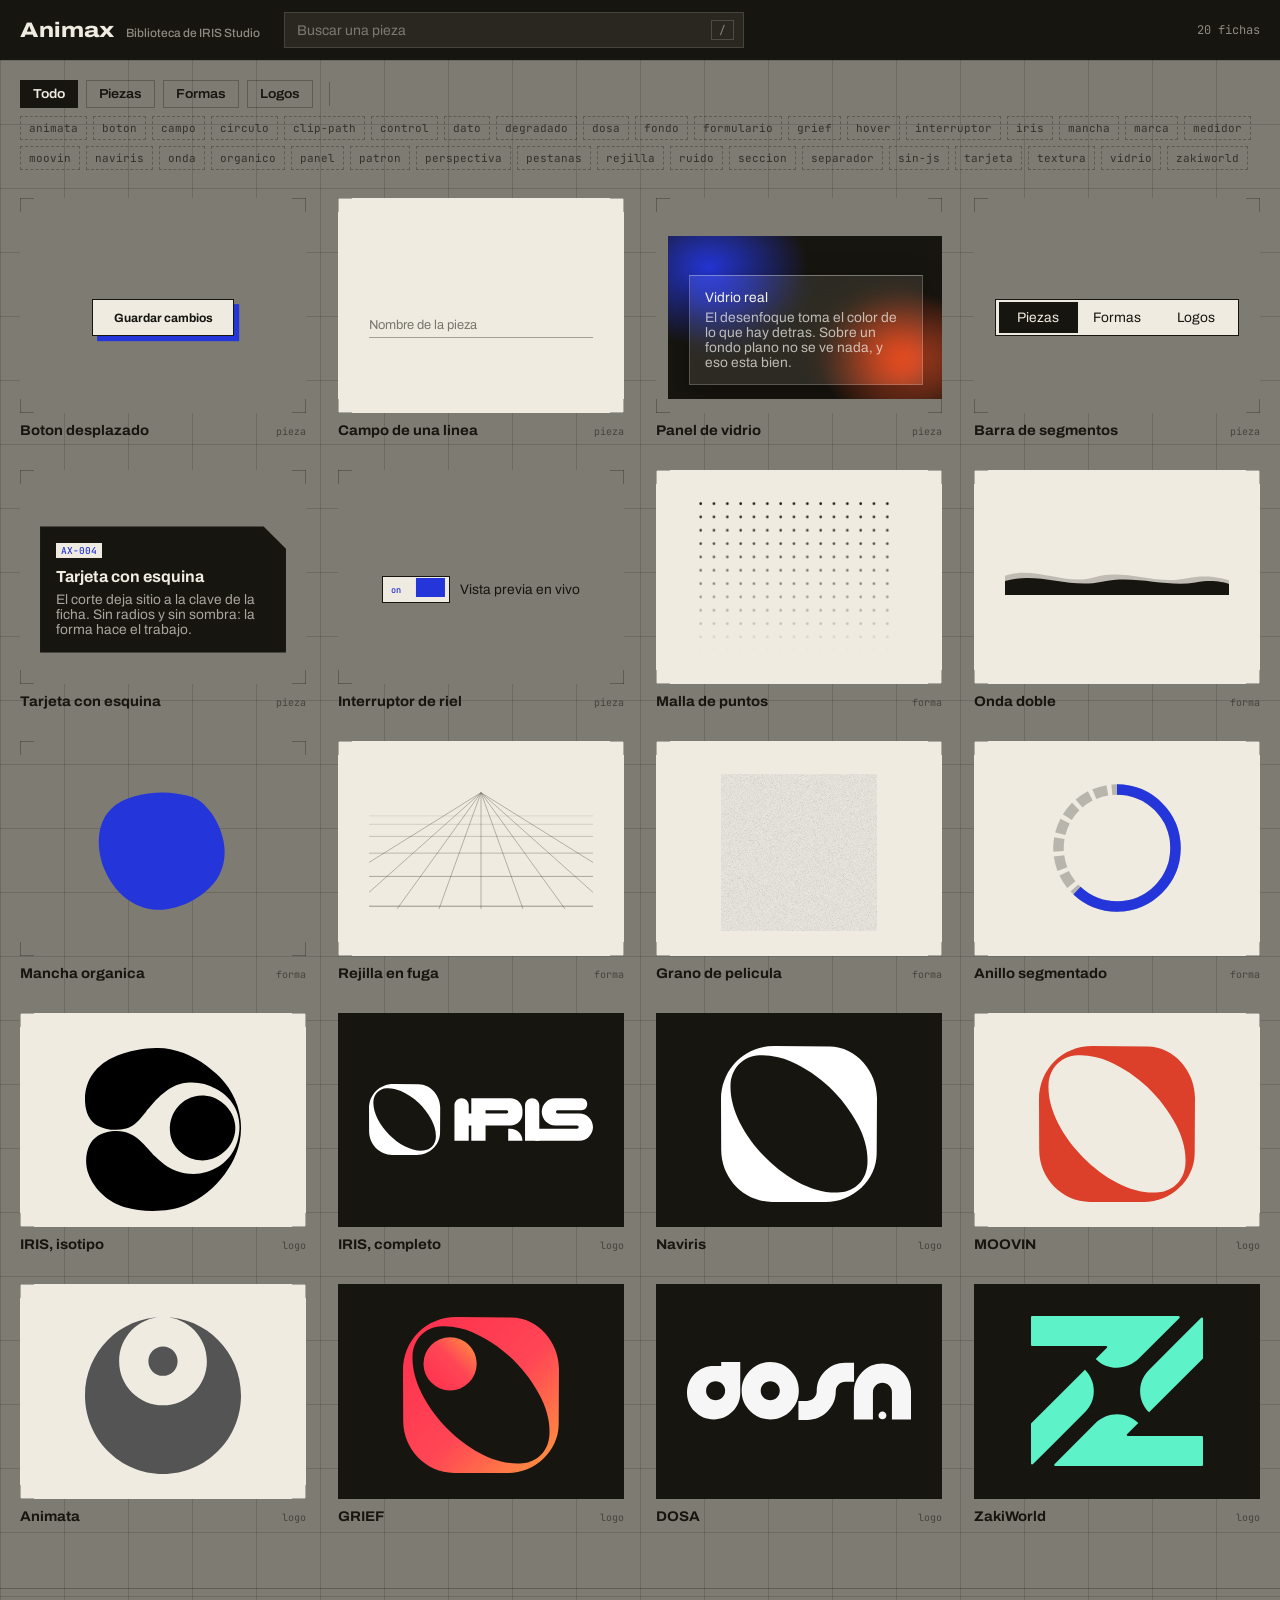
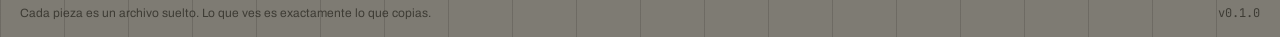
==== index.html @ 9256c356 "Animax: armazon del catalogo y primera tanda Biblioteca de piezas de IRIS Studio en HTML/CSS/JS puro" ====
<!doctype html>
<html lang="es">
<head>
<meta charset="utf-8">
<meta name="viewport" content="width=device-width, initial-scale=1">
<title>Animax</title>
<meta name="description" content="Biblioteca de piezas de interfaz, formas SVG y logos de IRIS Studio.">
<link rel="preconnect" href="https://fonts.googleapis.com">
<link rel="preconnect" href="https://fonts.gstatic.com" crossorigin>
<link href="https://fonts.googleapis.com/css2?family=Archivo:wdth,wght@75..125,400..900&family=JetBrains+Mono:wght@400;500&display=swap" rel="stylesheet">
<link rel="stylesheet" href="animax.css">
</head>
<body>

<header class="tinta">
  <div class="tinta__marca">
    <span class="tinta__nombre">Animax</span>
    <span class="tinta__nota">Biblioteca de IRIS Studio</span>
  </div>

  <div class="buscador">
    <label class="oculto" for="q">Buscar una pieza</label>
    <input id="q" type="search" autocomplete="off" spellcheck="false" placeholder="Buscar una pieza">
    <kbd class="buscador__tecla">/</kbd>
  </div>

  <output class="tinta__cuenta" id="cuenta" for="q"></output>
</header>

<nav class="rail" aria-label="Tipo de pieza">
  <button class="rail__b" data-tipo="todo" aria-pressed="true">Todo</button>
  <button class="rail__b" data-tipo="pieza" aria-pressed="false">Piezas</button>
  <button class="rail__b" data-tipo="forma" aria-pressed="false">Formas</button>
  <button class="rail__b" data-tipo="logo" aria-pressed="false">Logos</button>
  <span class="rail__sep" aria-hidden="true"></span>
  <div class="rail__etiquetas" id="etiquetas"></div>
</nav>

<main>
  <div class="tabla" id="tabla" role="list"></div>
  <p class="vacio" id="vacio" hidden>No hay nada con ese nombre. Prueba con una etiqueta como boton, onda o vidrio.</p>
</main>

<footer class="pie">
  <span>Cada pieza es un archivo suelto. Lo que ves es exactamente lo que copias.</span>
  <span class="pie__ver" id="version"></span>
</footer>

<script src="animax.js" type="module"></script>
</body>
</html>
---- animax.css ----
/* Animax — biblioteca de piezas de IRIS Studio
   Tres materiales: carta gris (juzgar), tinta (navegar), papel (leer). */

:root{
  --carta:      #7e7b73;
  --carta-alta: #8b8880;
  --tinta:      #17150f;
  --tinta-suave:#2a2720;
  --papel:      #efebe1;
  --papel-baja: #ded9cd;
  --marca:      #2436d9;
  --trazo:      rgba(23,21,15,.30);
  --trazo-fino: rgba(23,21,15,.16);

  --u: 8px;                       /* modulo base: todo cae en esta rejilla */
  --ancho: 1760px;                /* la columna de contenido no crece mas */
  --margen: max(calc(var(--u) * 2.5), calc((100% - var(--ancho)) / 2));
  --barra: 60px;
  --radio: 0px;                   /* la casa no redondea nada */

  --t-display: "Archivo", system-ui, sans-serif;
  --t-codigo: "JetBrains Mono", ui-monospace, "Cascadia Mono", monospace;
}

*, *::before, *::after{ box-sizing: border-box; }

html{ -webkit-text-size-adjust: 100%; }

body{
  margin: 0;
  min-height: 100vh;
  font-family: var(--t-display);
  font-variation-settings: "wdth" 100;
  color: var(--tinta);
  background-color: var(--carta);
  background-image:
    linear-gradient(var(--trazo-fino) 1px, transparent 1px),
    linear-gradient(90deg, var(--trazo-fino) 1px, transparent 1px);
  background-size: calc(var(--u) * 8) calc(var(--u) * 8), calc(var(--u) * 8) calc(var(--u) * 8);
  background-position: 0 var(--barra);
  padding-top: var(--barra);
}

.oculto{
  position: absolute; width: 1px; height: 1px;
  overflow: hidden; clip-path: inset(50%); white-space: nowrap;
}

:focus-visible{
  outline: 2px solid var(--marca);
  outline-offset: 3px;
}

/* ---------- barra de tinta ---------- */

.tinta{
  position: fixed; inset: 0 0 auto 0; z-index: 40;
  height: var(--barra);
  display: flex; align-items: center; gap: calc(var(--u) * 3);
  padding: 0 var(--margen);
  background: var(--tinta);
  color: var(--papel);
}

.tinta__marca{ display: flex; align-items: baseline; gap: calc(var(--u) * 1.5); min-width: 0; }

.tinta__nombre{
  font-size: 21px;
  font-variation-settings: "wdth" 118, "wght" 800;
  letter-spacing: .01em;
}

.tinta__nota{
  font-size: 12px;
  font-variation-settings: "wdth" 100, "wght" 500;
  color: rgba(239,235,225,.55);
  white-space: nowrap;
}

.buscador{ position: relative; flex: 1 1 auto; max-width: 460px; }

.buscador input{
  width: 100%;
  height: calc(var(--u) * 4.5);
  padding: 0 calc(var(--u) * 5) 0 calc(var(--u) * 1.5);
  font: inherit;
  font-size: 14px;
  color: var(--papel);
  background: var(--tinta-suave);
  border: 1px solid rgba(239,235,225,.14);
  border-radius: var(--radio);
}
.buscador input::placeholder{ color: rgba(239,235,225,.42); }
.buscador input:focus{ border-color: var(--marca); outline: none; }
.buscador input::-webkit-search-cancel-button{ filter: invert(1) opacity(.5); }

.buscador__tecla{
  position: absolute; top: 50%; right: calc(var(--u) * 1.25); translate: 0 -50%;
  font-family: var(--t-codigo); font-size: 11px;
  padding: 2px 7px;
  color: rgba(239,235,225,.5);
  border: 1px solid rgba(239,235,225,.18);
  pointer-events: none;
}
.buscador input:focus ~ .buscador__tecla{ opacity: 0; }

.tinta__cuenta{
  margin-left: auto;
  font-family: var(--t-codigo); font-size: 12px;
  color: rgba(239,235,225,.55);
  white-space: nowrap;
}

/* ---------- rail de filtros ---------- */

.rail{
  display: flex; align-items: center; flex-wrap: wrap;
  gap: var(--u);
  padding: calc(var(--u) * 2.5) var(--margen) calc(var(--u) * 1.5);
}

.rail__b{
  font: inherit; font-size: 13px;
  font-variation-settings: "wdth" 108, "wght" 600;
  padding: calc(var(--u) * .75) calc(var(--u) * 1.5);
  color: var(--tinta);
  background: transparent;
  border: 1px solid var(--trazo);
  border-radius: var(--radio);
  cursor: pointer;
}
.rail__b:hover{ background: var(--carta-alta); }
.rail__b[aria-pressed="true"]{
  color: var(--papel);
  background: var(--tinta);
  border-color: var(--tinta);
}

.rail__sep{
  width: 1px; height: calc(var(--u) * 3);
  margin: 0 var(--u);
  background: var(--trazo);
}

.rail__etiquetas{ display: flex; flex-wrap: wrap; gap: 6px; }

.eti{
  font-family: var(--t-codigo); font-size: 11px;
  padding: 4px 8px;
  color: rgba(23,21,15,.72);
  background: transparent;
  border: 1px dashed var(--trazo);
  border-radius: var(--radio);
  cursor: pointer;
}
.eti:hover{ color: var(--tinta); border-style: solid; }
.eti[aria-pressed="true"]{
  color: var(--papel); background: var(--marca);
  border-color: var(--marca); border-style: solid;
}

/* ---------- la tabla y sus ventanas ---------- */

.tabla{
  display: grid;
  grid-template-columns: repeat(auto-fill, minmax(232px, 1fr));
  gap: calc(var(--u) * 4);
  padding: calc(var(--u) * 2) var(--margen) calc(var(--u) * 8);
  align-items: start;
}

.ventana{
  position: relative;
  display: block; width: 100%;
  padding: 0;
  font: inherit; text-align: left; color: inherit;
  background: transparent; border: 0;
  cursor: pointer;
}

/* Las cuatro marcas de corte. La pieza no vive en una tarjeta: vive en la carta. */
.ventana__marco{
  position: relative;
  aspect-ratio: 4 / 3;
  display: grid; place-items: center;
  overflow: hidden;
}
.ventana__marco::before,
.ventana__marco::after{
  content: ""; position: absolute; inset: 0;
  pointer-events: none; z-index: 2;
  background-repeat: no-repeat;
  background-image:
    linear-gradient(var(--trazo), var(--trazo)),
    linear-gradient(var(--trazo), var(--trazo)),
    linear-gradient(var(--trazo), var(--trazo)),
    linear-gradient(var(--trazo), var(--trazo));
  background-size: 1px 14px, 14px 1px, 1px 14px, 14px 1px;
  transition: background-size .18s ease;
}
.ventana__marco::before{ background-position: 0 0, 0 0, 100% 0, 100% 0; }
.ventana__marco::after{ background-position: 0 100%, 0 100%, 100% 100%, 100% 100%; }

.ventana:hover .ventana__marco::before,
.ventana:hover .ventana__marco::after,
.ventana[aria-expanded="true"] .ventana__marco::before,
.ventana[aria-expanded="true"] .ventana__marco::after{
  background-image:
    linear-gradient(var(--marca), var(--marca)),
    linear-gradient(var(--marca), var(--marca)),
    linear-gradient(var(--marca), var(--marca)),
    linear-gradient(var(--marca), var(--marca));
  background-size: 1px 24px, 24px 1px, 1px 24px, 24px 1px;
}

.ventana__lienzo{
  position: absolute; inset: 0;
  display: grid; place-items: center;
  overflow: hidden;
}
.ventana__lienzo iframe{ width: 100%; height: 100%; border: 0; display: block; }
.ventana__lienzo img{ max-width: 78%; max-height: 70%; display: block; }

.fondo-tinta{ background: var(--tinta); }
.fondo-papel{ background: var(--papel); }
.fondo-carta{ background: transparent; }

.ventana__pie{
  display: flex; align-items: baseline; gap: var(--u);
  padding-top: calc(var(--u) * 1.25);
}
.ventana__nombre{
  font-size: 14px;
  font-variation-settings: "wdth" 106, "wght" 700;
}
.ventana__tipo{
  margin-left: auto;
  font-family: var(--t-codigo); font-size: 10px;
  color: rgba(23,21,15,.55);
}

/* ---------- la mesa: la fila se abre en el sitio ---------- */

.mesa{
  grid-column: 1 / -1;
  background: var(--papel);
  border: 1px solid var(--tinta);
  display: grid;
  grid-template-columns: minmax(0, 1fr) minmax(0, 1fr);
}

.mesa__vista{
  position: relative;
  min-height: 300px;
  display: grid; place-items: center;
  border-right: 1px solid var(--trazo);
  overflow: hidden;
}
.mesa__vista iframe{ width: 100%; height: 100%; min-height: 300px; border: 0; }
.mesa__vista img{ max-width: 70%; max-height: 220px; }

.mesa__lado{ display: flex; flex-direction: column; min-width: 0; }

.mesa__cabeza{
  display: flex; align-items: center; gap: var(--u);
  padding: calc(var(--u) * 1.5) calc(var(--u) * 2);
  border-bottom: 1px solid var(--trazo);
}
.mesa__nombre{
  font-size: 16px;
  font-variation-settings: "wdth" 112, "wght" 800;
}
.mesa__etis{ display: flex; gap: 6px; margin-left: auto; }
.mesa__eti{
  font-family: var(--t-codigo); font-size: 10px;
  padding: 2px 6px; color: rgba(23,21,15,.6);
  border: 1px solid var(--trazo-fino);
}

.mesa__nota{
  padding: calc(var(--u) * 1.5) calc(var(--u) * 2) 0;
  margin: 0;
  font-size: 13px; line-height: 1.5;
  color: rgba(23,21,15,.75);
}

.mesa__codigo{
  flex: 1 1 auto;
  margin: calc(var(--u) * 1.5) calc(var(--u) * 2);
  max-height: 260px; overflow: auto;
  font-family: var(--t-codigo); font-size: 12px; line-height: 1.55;
  white-space: pre;
  color: var(--tinta);
  background: var(--papel-baja);
  padding: calc(var(--u) * 1.5);
  border: 1px solid var(--trazo-fino);
  scrollbar-width: thin;
  scrollbar-color: var(--trazo) transparent;
}

.mesa__acciones{
  display: flex; gap: var(--u); align-items: center;
  padding: 0 calc(var(--u) * 2) calc(var(--u) * 2);
}

.boton{
  font: inherit; font-size: 13px;
  font-variation-settings: "wdth" 106, "wght" 700;
  padding: calc(var(--u) * 1) calc(var(--u) * 2);
  color: var(--papel); background: var(--tinta);
  border: 1px solid var(--tinta); border-radius: var(--radio);
  cursor: pointer;
}
.boton:hover{ background: var(--marca); border-color: var(--marca); }
.boton--llano{ color: var(--tinta); background: transparent; }
.boton--llano:hover{ color: var(--papel); }
.boton[data-hecho="si"]{ background: var(--marca); border-color: var(--marca); }

.mesa__fondos{ display: flex; gap: 4px; margin-left: auto; align-items: center; }
.mesa__fondo{
  width: 22px; height: 22px; padding: 0;
  border: 1px solid var(--trazo); cursor: pointer;
}
.mesa__fondo[aria-pressed="true"]{ outline: 2px solid var(--marca); outline-offset: 1px; }

.vacio{
  padding: calc(var(--u) * 6) var(--margen);
  font-size: 15px; color: rgba(23,21,15,.7);
}

.pie{
  display: flex; gap: var(--u); align-items: baseline;
  padding: calc(var(--u) * 2) var(--margen);
  border-top: 1px solid var(--trazo);
  font-size: 12px; color: rgba(23,21,15,.62);
}
.pie__ver{ margin-left: auto; font-family: var(--t-codigo); }

@media (max-width: 720px){
  :root{ --barra: 56px; }
  .tinta__nota{ display: none; }
  .mesa{ grid-template-columns: 1fr; }
  .mesa__vista{ border-right: 0; border-bottom: 1px solid var(--trazo); }
}

@media (prefers-reduced-motion: reduce){
  *, *::before, *::after{ transition-duration: .01ms !important; animation-duration: .01ms !important; }
}
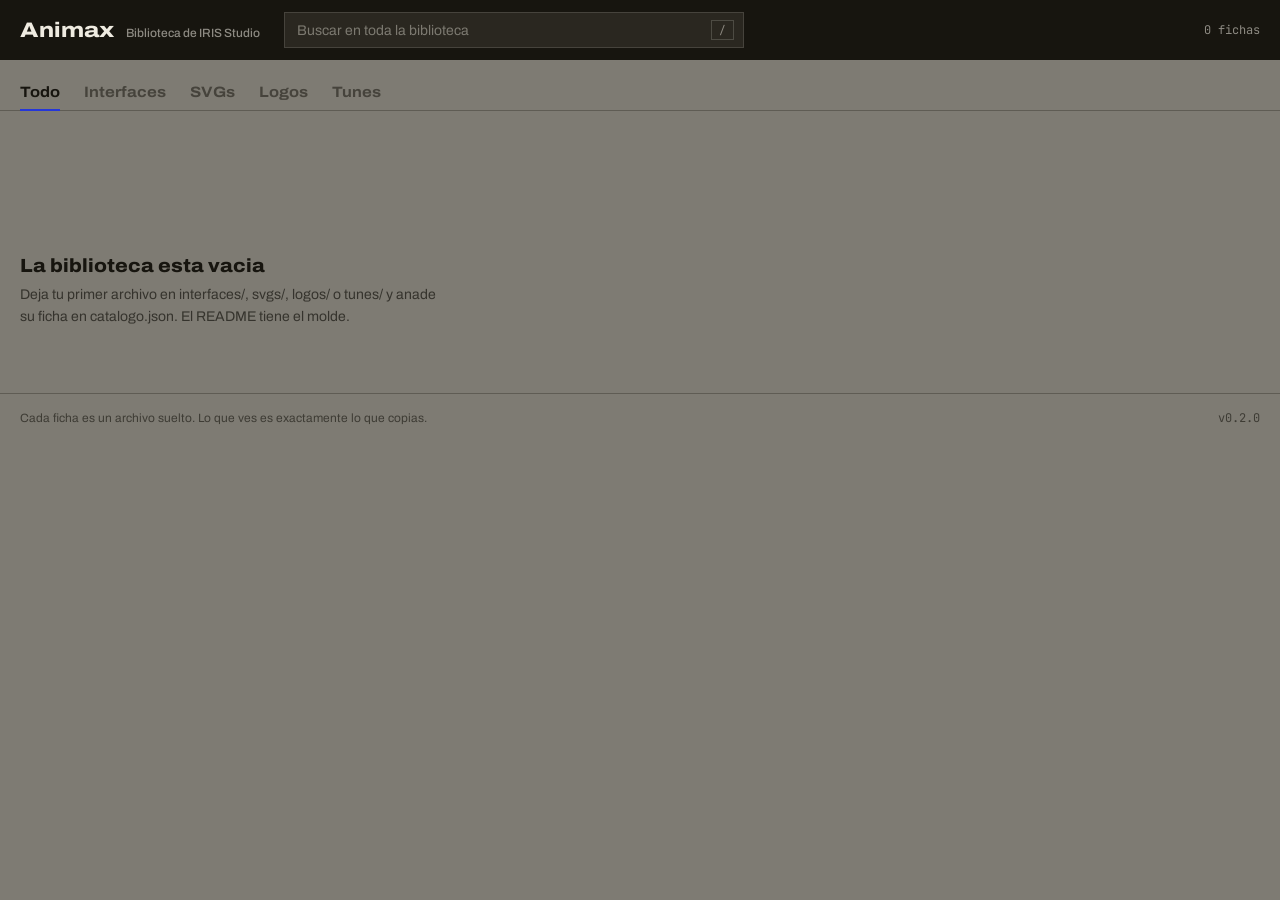
==== commit 08fb3e8d: "Secciones con sublinks, seccion Tunes y biblioteca vacia Fuera todo el contenido de ejemplo: la bibl" ====
--- a/index.html
+++ b/index.html
@@ -4,7 +4,7 @@
 <meta charset="utf-8">
 <meta name="viewport" content="width=device-width, initial-scale=1">
 <title>Animax</title>
-<meta name="description" content="Biblioteca de piezas de interfaz, formas SVG y logos de IRIS Studio.">
+<meta name="description" content="Biblioteca de interfaces, SVGs, logos y tunes de IRIS Studio.">
 <link rel="preconnect" href="https://fonts.googleapis.com">
 <link rel="preconnect" href="https://fonts.gstatic.com" crossorigin>
 <link href="https://fonts.googleapis.com/css2?family=Archivo:wdth,wght@75..125,400..900&family=JetBrains+Mono:wght@400;500&display=swap" rel="stylesheet">
@@ -13,36 +13,30 @@
 <body>
 
 <header class="tinta">
-  <div class="tinta__marca">
+  <a class="tinta__marca" href="#/">
     <span class="tinta__nombre">Animax</span>
     <span class="tinta__nota">Biblioteca de IRIS Studio</span>
-  </div>
+  </a>
 
   <div class="buscador">
-    <label class="oculto" for="q">Buscar una pieza</label>
-    <input id="q" type="search" autocomplete="off" spellcheck="false" placeholder="Buscar una pieza">
+    <label class="oculto" for="q">Buscar</label>
+    <input id="q" type="search" autocomplete="off" spellcheck="false" placeholder="Buscar en toda la biblioteca">
     <kbd class="buscador__tecla">/</kbd>
   </div>
 
   <output class="tinta__cuenta" id="cuenta" for="q"></output>
 </header>
 
-<nav class="rail" aria-label="Tipo de pieza">
-  <button class="rail__b" data-tipo="todo" aria-pressed="true">Todo</button>
-  <button class="rail__b" data-tipo="pieza" aria-pressed="false">Piezas</button>
-  <button class="rail__b" data-tipo="forma" aria-pressed="false">Formas</button>
-  <button class="rail__b" data-tipo="logo" aria-pressed="false">Logos</button>
-  <span class="rail__sep" aria-hidden="true"></span>
-  <div class="rail__etiquetas" id="etiquetas"></div>
-</nav>
+<nav class="secciones" id="secciones" aria-label="Secciones"></nav>
+<nav class="grupos" id="grupos" aria-label="Grupos de la seccion"></nav>
 
 <main>
   <div class="tabla" id="tabla" role="list"></div>
-  <p class="vacio" id="vacio" hidden>No hay nada con ese nombre. Prueba con una etiqueta como boton, onda o vidrio.</p>
+  <div class="vacio" id="vacio" hidden></div>
 </main>
 
 <footer class="pie">
-  <span>Cada pieza es un archivo suelto. Lo que ves es exactamente lo que copias.</span>
+  <span>Cada ficha es un archivo suelto. Lo que ves es exactamente lo que copias.</span>
   <span class="pie__ver" id="version"></span>
 </footer>
 
--- a/animax.css
+++ b/animax.css
@@ -32,12 +32,9 @@
   font-family: var(--t-display);
   font-variation-settings: "wdth" 100;
   color: var(--tinta);
+  /* plano y sin trama: una carta gris de verdad no lleva rejilla,
+     y las marcas de corte ya cuentan que hay un modulo detras */
   background-color: var(--carta);
-  background-image:
-    linear-gradient(var(--trazo-fino) 1px, transparent 1px),
-    linear-gradient(90deg, var(--trazo-fino) 1px, transparent 1px);
-  background-size: calc(var(--u) * 8) calc(var(--u) * 8), calc(var(--u) * 8) calc(var(--u) * 8);
-  background-position: 0 var(--barra);
   padding-top: var(--barra);
 }
 
@@ -62,7 +59,7 @@
   color: var(--papel);
 }
 
-.tinta__marca{ display: flex; align-items: baseline; gap: calc(var(--u) * 1.5); min-width: 0; }
+.tinta__marca{ text-decoration: none; color: inherit; display: flex; align-items: baseline; gap: calc(var(--u) * 1.5); min-width: 0; }
 
 .tinta__nombre{
   font-size: 21px;
@@ -111,53 +108,48 @@
   white-space: nowrap;
 }
 
-/* ---------- rail de filtros ---------- */
-
-.rail{
-  display: flex; align-items: center; flex-wrap: wrap;
-  gap: var(--u);
-  padding: calc(var(--u) * 2.5) var(--margen) calc(var(--u) * 1.5);
-}
-
-.rail__b{
-  font: inherit; font-size: 13px;
-  font-variation-settings: "wdth" 108, "wght" 600;
-  padding: calc(var(--u) * .75) calc(var(--u) * 1.5);
-  color: var(--tinta);
-  background: transparent;
-  border: 1px solid var(--trazo);
-  border-radius: var(--radio);
-  cursor: pointer;
-}
-.rail__b:hover{ background: var(--carta-alta); }
-.rail__b[aria-pressed="true"]{
-  color: var(--papel);
-  background: var(--tinta);
-  border-color: var(--tinta);
-}
-
-.rail__sep{
-  width: 1px; height: calc(var(--u) * 3);
-  margin: 0 var(--u);
-  background: var(--trazo);
-}
-
-.rail__etiquetas{ display: flex; flex-wrap: wrap; gap: 6px; }
-
-.eti{
-  font-family: var(--t-codigo); font-size: 11px;
-  padding: 4px 8px;
+/* ---------- secciones y sus grupos ---------- */
+
+.secciones{
+  display: flex; flex-wrap: wrap; gap: calc(var(--u) * 3);
+  padding: calc(var(--u) * 3) var(--margen) 0;
+  border-bottom: 1px solid var(--trazo);
+}
+
+.seccion__e{
+  position: relative;
+  padding-bottom: calc(var(--u) * 1.25);
+  font-size: 15px;
+  font-variation-settings: "wdth" 110, "wght" 700;
+  color: rgba(23,21,15,.55);
+  text-decoration: none;
+}
+.seccion__e:hover{ color: var(--tinta); }
+.seccion__e[aria-current]{ color: var(--tinta); }
+.seccion__e[aria-current]::after{
+  content: ""; position: absolute; left: 0; right: 0; bottom: -1px;
+  height: 2px; background: var(--marca);
+}
+
+.grupos{
+  display: flex; flex-wrap: wrap; align-items: baseline;
+  gap: calc(var(--u) * 2);
+  padding: calc(var(--u) * 1.75) var(--margen) 0;
+}
+.grupos[hidden]{ display: none; }
+
+.grupo__e{
+  display: inline-flex; align-items: baseline; gap: 6px;
+  font-family: var(--t-codigo); font-size: 12px;
   color: rgba(23,21,15,.72);
-  background: transparent;
-  border: 1px dashed var(--trazo);
-  border-radius: var(--radio);
-  cursor: pointer;
-}
-.eti:hover{ color: var(--tinta); border-style: solid; }
-.eti[aria-pressed="true"]{
-  color: var(--papel); background: var(--marca);
-  border-color: var(--marca); border-style: solid;
-}
+  text-decoration: none;
+  padding-bottom: 3px;
+  border-bottom: 1px solid transparent;
+}
+.grupo__e:hover{ color: var(--tinta); border-bottom-color: var(--trazo); }
+.grupo__e[aria-current]{ color: var(--marca); border-bottom-color: var(--marca); }
+.grupo__e--vacio{ color: rgba(23,21,15,.38); }
+.grupo__n{ font-size: 10px; color: rgba(23,21,15,.5); }
 
 /* ---------- la tabla y sus ventanas ---------- */
 
@@ -323,9 +315,17 @@
 }
 .mesa__fondo[aria-pressed="true"]{ outline: 2px solid var(--marca); outline-offset: 1px; }
 
-.vacio{
-  padding: calc(var(--u) * 6) var(--margen);
-  font-size: 15px; color: rgba(23,21,15,.7);
+.vacio{ padding: calc(var(--u) * 8) var(--margen); }
+.vacio[hidden]{ display: none; }
+.vacio__t{
+  margin: 0 0 var(--u);
+  font-size: 19px;
+  font-variation-settings: "wdth" 108, "wght" 800;
+}
+.vacio__c{
+  margin: 0; max-width: 54ch;
+  font-size: 14px; line-height: 1.6;
+  color: rgba(23,21,15,.7);
 }
 
 .pie{
@@ -346,3 +346,49 @@
 @media (prefers-reduced-motion: reduce){
   *, *::before, *::after{ transition-duration: .01ms !important; animation-duration: .01ms !important; }
 }
+
+/* ---------- tunes ---------- */
+
+.tune-marca{
+  display: flex; flex-direction: column; align-items: center; gap: var(--u);
+  color: var(--tinta);
+}
+.tune-marca__t{
+  font-family: var(--t-codigo); font-size: 11px;
+  color: rgba(23,21,15,.6);
+}
+.fondo-tinta .tune-marca{ color: var(--papel); }
+.fondo-tinta .tune-marca__t{ color: rgba(239,235,225,.6); }
+
+.tune{
+  display: flex; align-items: center; gap: calc(var(--u) * 1.5);
+  width: min(440px, 86%);
+}
+.tune__play{
+  width: 44px; height: 44px; flex: none;
+  display: grid; place-items: center; padding: 0;
+  color: var(--papel); background: var(--tinta);
+  border: 1px solid var(--tinta); border-radius: var(--radio);
+  cursor: pointer;
+}
+.tune__play:hover{ background: var(--marca); border-color: var(--marca); }
+
+.tune__pista{
+  position: relative; flex: 1 1 auto; height: 12px;
+  background: rgba(23,21,15,.14);
+  border: 1px solid var(--trazo);
+  cursor: pointer; touch-action: none;
+}
+.tune__lleno{
+  position: absolute; inset: 0 auto 0 0; width: 0;
+  background: var(--marca);
+}
+.tune__tiempo{
+  font-family: var(--t-codigo); font-size: 11px;
+  color: rgba(23,21,15,.65); white-space: nowrap;
+}
+
+.sinvista{
+  font-family: var(--t-codigo); font-size: 11px;
+  color: rgba(23,21,15,.5);
+}
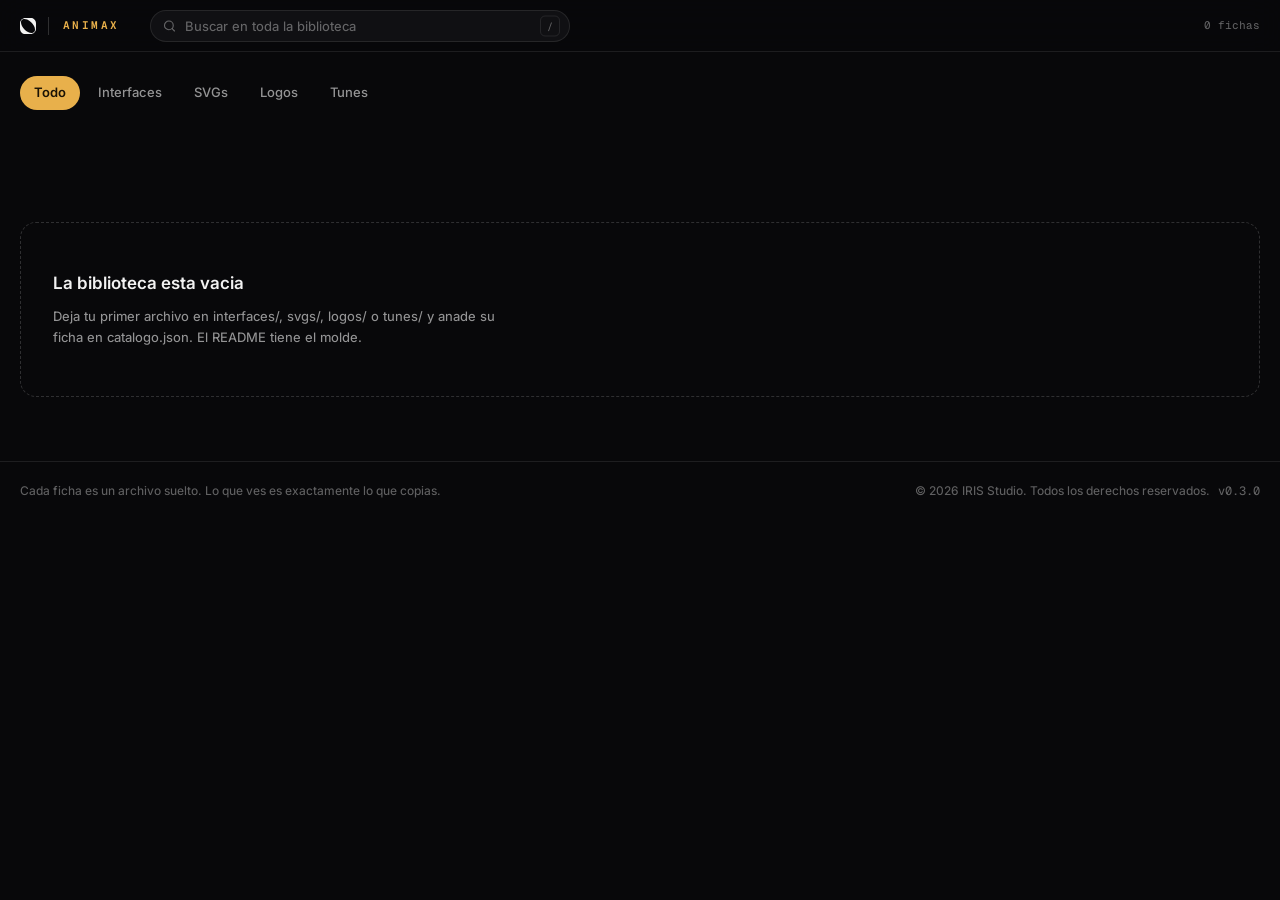
==== commit 282c361b: "Rediseno a la familia IRIS/MOOVIN/Naviris y licencia propietaria El sitio se salia por completo del " ====
--- a/index.html
+++ b/index.html
@@ -5,26 +5,36 @@
 <meta name="viewport" content="width=device-width, initial-scale=1">
 <title>Animax</title>
 <meta name="description" content="Biblioteca de interfaces, SVGs, logos y tunes de IRIS Studio.">
+<meta name="theme-color" content="#08080a">
+<link rel="icon" href="assets/iris.svg" type="image/svg+xml">
 <link rel="preconnect" href="https://fonts.googleapis.com">
 <link rel="preconnect" href="https://fonts.gstatic.com" crossorigin>
-<link href="https://fonts.googleapis.com/css2?family=Archivo:wdth,wght@75..125,400..900&family=JetBrains+Mono:wght@400;500&display=swap" rel="stylesheet">
+<link href="https://fonts.googleapis.com/css2?family=Inter:wght@400..700&family=Geist+Mono:wght@400;500;600&display=swap" rel="stylesheet">
 <link rel="stylesheet" href="animax.css">
 </head>
 <body>
 
-<header class="tinta">
-  <a class="tinta__marca" href="#/">
-    <span class="tinta__nombre">Animax</span>
-    <span class="tinta__nota">Biblioteca de IRIS Studio</span>
+<header class="barra">
+  <!-- Mismo patron que MOOVIN: la marca de IRIS lleva al estudio, y la etiqueta
+       en mono dice en que casa estas. -->
+  <a class="barra__marca" href="https://iris.it.com" target="_blank" rel="noopener" aria-label="IRIS Studio">
+    <svg class="barra__ico" viewBox="0 0 876.27 874.82" aria-hidden="true">
+      <path fill="currentColor" d="M1.08,582.41L0,302.19C-.65,131.46,130.07-1.65,303,.02l306.38,2.95c152.34,1.47,267.72,141.24,266.88,290.55l-1.72,307.39c-.86,154.14-136.95,274.21-288.33,273.92l-299.69-.58C128.09,873.93,1.69,742.98,1.08,582.41ZM670.98,820.63c85.92-7.81,145.77-71.41,151.41-157.79,5.07-77.74-16.57-152.57-53.84-222.68-82.97-156.09-213.93-281-375.71-352.86-56.61-25.15-115.91-37.9-176.04-34.9C124.83,56.97,57.47,124.72,53.55,217.62c-11.51,273.02,343.75,627.9,617.43,603.01Z"/>
+    </svg>
   </a>
+  <span class="barra__sep" aria-hidden="true"></span>
+  <a class="barra__tag" href="#/">Animax</a>
 
   <div class="buscador">
+    <svg class="buscador__lupa" viewBox="0 0 24 24" aria-hidden="true">
+      <circle cx="11" cy="11" r="7"/><path d="m20 20-3.5-3.5"/>
+    </svg>
     <label class="oculto" for="q">Buscar</label>
     <input id="q" type="search" autocomplete="off" spellcheck="false" placeholder="Buscar en toda la biblioteca">
     <kbd class="buscador__tecla">/</kbd>
   </div>
 
-  <output class="tinta__cuenta" id="cuenta" for="q"></output>
+  <output class="barra__cuenta" id="cuenta" for="q"></output>
 </header>
 
 <nav class="secciones" id="secciones" aria-label="Secciones"></nav>
@@ -37,6 +47,7 @@
 
 <footer class="pie">
   <span>Cada ficha es un archivo suelto. Lo que ves es exactamente lo que copias.</span>
+  <span class="pie__dcho">&copy; 2026 IRIS Studio. Todos los derechos reservados.</span>
   <span class="pie__ver" id="version"></span>
 </footer>
 
--- a/animax.css
+++ b/animax.css
@@ -1,208 +1,250 @@
-/* Animax — biblioteca de piezas de IRIS Studio
-   Tres materiales: carta gris (juzgar), tinta (navegar), papel (leer). */
+/* =========================================================
+   ANIMAX — hoja de estilos
+
+   Misma familia que IRIS, MOOVIN y Naviris: base casi negra, tres
+   niveles de superficie, bordes de un pixel en blanco translucido,
+   UN solo acento cromatico y micro-etiquetas en mono con tracking
+   abierto. El acento de Animax es ambar: violeta es de IRIS, rojo
+   de MOOVIN y lima de Naviris.
+
+   La carta gris, el papel y la tinta ya no son la pagina: son los
+   tres MATERIALES sobre los que se juzga una ficha, y viven solo
+   dentro del visor.
+   ========================================================= */
 
 :root{
-  --carta:      #7e7b73;
-  --carta-alta: #8b8880;
-  --tinta:      #17150f;
-  --tinta-suave:#2a2720;
-  --papel:      #efebe1;
-  --papel-baja: #ded9cd;
-  --marca:      #2436d9;
-  --trazo:      rgba(23,21,15,.30);
-  --trazo-fino: rgba(23,21,15,.16);
-
-  --u: 8px;                       /* modulo base: todo cae en esta rejilla */
-  --ancho: 1760px;                /* la columna de contenido no crece mas */
+  /* superficies */
+  --bg:       #08080a;
+  --surface:  #101013;
+  --card:     #17171b;
+  --line:     rgba(255,255,255,.09);
+  --line-2:   rgba(255,255,255,.16);
+
+  /* texto */
+  --text:     #f2f2f2;
+  --muted:    rgba(242,242,242,.60);
+  --dim:      rgba(242,242,242,.38);
+
+  /* acento unico */
+  --accent:     #e8b04b;
+  --accent-ink: #1b1305;
+  --wash:       color-mix(in srgb, var(--accent) 14%, transparent);
+  --wash-2:     color-mix(in srgb, var(--accent) 26%, transparent);
+
+  /* materiales de juicio (solo dentro del visor) */
+  --carta: #7e7b73;
+  --papel: #efebe1;
+  --tinta: #0a0a0b;
+
+  /* forma y movimiento */
+  --r-s: 8px; --r-m: 12px; --r-l: 16px; --r-full: 999px;
+  --dur-1: .12s; --dur-2: .18s;
+  --ease: cubic-bezier(.2,.8,.3,1);
+
+  --font: "Inter", system-ui, -apple-system, sans-serif;
+  --mono: "Geist Mono", ui-monospace, "Cascadia Mono", Consolas, monospace;
+
+  --u: 8px;
+  --barra-h: 52px;
+  --ancho: 1600px;
   --margen: max(calc(var(--u) * 2.5), calc((100% - var(--ancho)) / 2));
-  --barra: 60px;
-  --radio: 0px;                   /* la casa no redondea nada */
-
-  --t-display: "Archivo", system-ui, sans-serif;
-  --t-codigo: "JetBrains Mono", ui-monospace, "Cascadia Mono", monospace;
 }
 
 *, *::before, *::after{ box-sizing: border-box; }
+*{ margin: 0; padding: 0; }
 
 html{ -webkit-text-size-adjust: 100%; }
 
 body{
-  margin: 0;
   min-height: 100vh;
-  font-family: var(--t-display);
-  font-variation-settings: "wdth" 100;
-  color: var(--tinta);
-  /* plano y sin trama: una carta gris de verdad no lleva rejilla,
-     y las marcas de corte ya cuentan que hay un modulo detras */
-  background-color: var(--carta);
-  padding-top: var(--barra);
-}
+  font-family: var(--font);
+  font-size: 14px;
+  font-weight: 450;
+  line-height: 1.5;
+  color: var(--text);
+  background: var(--bg);
+  padding-top: var(--barra-h);
+}
+
+svg{ display: block; }
+button{ font: inherit; color: inherit; background: none; border: none; cursor: pointer; }
+input{ font: inherit; }
+a{ color: inherit; text-decoration: none; }
 
 .oculto{
   position: absolute; width: 1px; height: 1px;
   overflow: hidden; clip-path: inset(50%); white-space: nowrap;
 }
 
-:focus-visible{
-  outline: 2px solid var(--marca);
-  outline-offset: 3px;
-}
-
-/* ---------- barra de tinta ---------- */
-
-.tinta{
+:focus-visible{ outline: 2px solid var(--accent); outline-offset: 2px; }
+
+/* Los scroll son siempre los nuestros, nunca los del sistema. */
+.mesa__codigo{ scrollbar-width: thin; scrollbar-color: #2c2c32 transparent; }
+.mesa__codigo::-webkit-scrollbar{ width: 10px; height: 10px; }
+.mesa__codigo::-webkit-scrollbar-track{ background: transparent; }
+.mesa__codigo::-webkit-scrollbar-thumb{
+  background: #2c2c32; border-radius: var(--r-full);
+  border: 3px solid transparent; background-clip: padding-box;
+}
+.mesa__codigo::-webkit-scrollbar-thumb:hover{ background: #3a3a42; background-clip: padding-box; }
+
+/* ---------- barra ---------- */
+
+.barra{
   position: fixed; inset: 0 0 auto 0; z-index: 40;
-  height: var(--barra);
-  display: flex; align-items: center; gap: calc(var(--u) * 3);
+  height: var(--barra-h);
+  display: flex; align-items: center; gap: calc(var(--u) * 1.5);
   padding: 0 var(--margen);
-  background: var(--tinta);
-  color: var(--papel);
-}
-
-.tinta__marca{ text-decoration: none; color: inherit; display: flex; align-items: baseline; gap: calc(var(--u) * 1.5); min-width: 0; }
-
-.tinta__nombre{
-  font-size: 21px;
-  font-variation-settings: "wdth" 118, "wght" 800;
-  letter-spacing: .01em;
-}
-
-.tinta__nota{
-  font-size: 12px;
-  font-variation-settings: "wdth" 100, "wght" 500;
-  color: rgba(239,235,225,.55);
+  background: color-mix(in srgb, var(--bg) 82%, transparent);
+  backdrop-filter: blur(16px) saturate(1.6);
+  -webkit-backdrop-filter: blur(16px) saturate(1.6);
+  border-bottom: 1px solid var(--line);
+}
+
+.barra__marca{ display: inline-flex; transition: opacity var(--dur-1) var(--ease); }
+.barra__marca:hover{ opacity: .7; }
+.barra__ico{ width: 16px; height: 16px; color: var(--text); }
+
+.barra__sep{ width: 1px; height: 18px; background: var(--line-2); }
+
+.barra__tag{
+  font-family: var(--mono);
+  font-size: 11px; font-weight: 600;
+  letter-spacing: .22em; text-transform: uppercase;
+  color: var(--accent);
+  padding: 6px 2px;
+  transition: opacity var(--dur-1) var(--ease);
+}
+.barra__tag:hover{ opacity: .7; }
+
+.buscador{
+  position: relative;
+  flex: 1 1 auto; max-width: 420px;
+  margin-left: calc(var(--u) * 2);
+}
+.buscador__lupa{
+  position: absolute; left: 12px; top: 50%; translate: 0 -50%;
+  width: 15px; height: 15px;
+  fill: none; stroke: var(--dim); stroke-width: 1.8;
+  stroke-linecap: round;
+  pointer-events: none;
+}
+.buscador input{
+  width: 100%; height: 32px;
+  padding: 0 38px 0 34px;
+  font-size: 13px;
+  color: var(--text);
+  background: var(--surface);
+  border: 1px solid var(--line);
+  border-radius: var(--r-full);
+  transition: border-color var(--dur-2) var(--ease), background var(--dur-2) var(--ease);
+}
+.buscador input::placeholder{ color: var(--dim); }
+.buscador input:focus{ outline: none; border-color: var(--line-2); background: var(--card); }
+.buscador input:focus ~ .buscador__lupa{ stroke: var(--muted); }
+.buscador input::-webkit-search-cancel-button{ filter: invert(1) opacity(.45); }
+
+.buscador__tecla{
+  position: absolute; top: 50%; right: 10px; translate: 0 -50%;
+  font-family: var(--mono); font-size: 10px;
+  padding: 2px 6px;
+  color: var(--dim);
+  border: 1px solid var(--line);
+  border-radius: 5px;
+  pointer-events: none;
+}
+.buscador input:focus ~ .buscador__tecla{ opacity: 0; }
+
+.barra__cuenta{
+  margin-left: auto;
+  font-family: var(--mono); font-size: 11px;
+  color: var(--dim);
   white-space: nowrap;
 }
 
-.buscador{ position: relative; flex: 1 1 auto; max-width: 460px; }
-
-.buscador input{
-  width: 100%;
-  height: calc(var(--u) * 4.5);
-  padding: 0 calc(var(--u) * 5) 0 calc(var(--u) * 1.5);
-  font: inherit;
-  font-size: 14px;
-  color: var(--papel);
-  background: var(--tinta-suave);
-  border: 1px solid rgba(239,235,225,.14);
-  border-radius: var(--radio);
-}
-.buscador input::placeholder{ color: rgba(239,235,225,.42); }
-.buscador input:focus{ border-color: var(--marca); outline: none; }
-.buscador input::-webkit-search-cancel-button{ filter: invert(1) opacity(.5); }
-
-.buscador__tecla{
-  position: absolute; top: 50%; right: calc(var(--u) * 1.25); translate: 0 -50%;
-  font-family: var(--t-codigo); font-size: 11px;
-  padding: 2px 7px;
-  color: rgba(239,235,225,.5);
-  border: 1px solid rgba(239,235,225,.18);
-  pointer-events: none;
-}
-.buscador input:focus ~ .buscador__tecla{ opacity: 0; }
-
-.tinta__cuenta{
-  margin-left: auto;
-  font-family: var(--t-codigo); font-size: 12px;
-  color: rgba(239,235,225,.55);
-  white-space: nowrap;
-}
-
 /* ---------- secciones y sus grupos ---------- */
 
 .secciones{
-  display: flex; flex-wrap: wrap; gap: calc(var(--u) * 3);
+  display: flex; flex-wrap: wrap; gap: 4px;
   padding: calc(var(--u) * 3) var(--margen) 0;
-  border-bottom: 1px solid var(--trazo);
 }
 
 .seccion__e{
-  position: relative;
-  padding-bottom: calc(var(--u) * 1.25);
-  font-size: 15px;
-  font-variation-settings: "wdth" 110, "wght" 700;
-  color: rgba(23,21,15,.55);
-  text-decoration: none;
-}
-.seccion__e:hover{ color: var(--tinta); }
-.seccion__e[aria-current]{ color: var(--tinta); }
-.seccion__e[aria-current]::after{
-  content: ""; position: absolute; left: 0; right: 0; bottom: -1px;
-  height: 2px; background: var(--marca);
+  padding: 7px 14px;
+  font-size: 13px; font-weight: 500;
+  color: var(--muted);
+  border-radius: var(--r-full);
+  transition: background var(--dur-1) var(--ease), color var(--dur-1) var(--ease);
+}
+.seccion__e:hover{ color: var(--text); background: var(--surface); }
+.seccion__e[aria-current]{
+  color: var(--accent-ink); background: var(--accent);
+  font-weight: 600;
 }
 
 .grupos{
-  display: flex; flex-wrap: wrap; align-items: baseline;
-  gap: calc(var(--u) * 2);
-  padding: calc(var(--u) * 1.75) var(--margen) 0;
+  display: flex; flex-wrap: wrap; align-items: center; gap: 4px;
+  padding: calc(var(--u) * 1.5) var(--margen) 0;
 }
 .grupos[hidden]{ display: none; }
 
 .grupo__e{
-  display: inline-flex; align-items: baseline; gap: 6px;
-  font-family: var(--t-codigo); font-size: 12px;
-  color: rgba(23,21,15,.72);
-  text-decoration: none;
-  padding-bottom: 3px;
-  border-bottom: 1px solid transparent;
-}
-.grupo__e:hover{ color: var(--tinta); border-bottom-color: var(--trazo); }
-.grupo__e[aria-current]{ color: var(--marca); border-bottom-color: var(--marca); }
-.grupo__e--vacio{ color: rgba(23,21,15,.38); }
-.grupo__n{ font-size: 10px; color: rgba(23,21,15,.5); }
-
-/* ---------- la tabla y sus ventanas ---------- */
+  display: inline-flex; align-items: center; gap: 6px;
+  padding: 5px 10px;
+  font-family: var(--mono); font-size: 11px;
+  color: var(--muted);
+  border: 1px solid transparent;
+  border-radius: var(--r-s);
+  transition: background var(--dur-1) var(--ease), color var(--dur-1) var(--ease),
+              border-color var(--dur-1) var(--ease);
+}
+.grupo__e:hover{ color: var(--text); background: var(--surface); }
+.grupo__e[aria-current]{
+  color: var(--accent); background: var(--wash);
+  border-color: var(--wash-2);
+}
+.grupo__e--vacio{ color: var(--dim); }
+.grupo__n{
+  font-size: 9.5px;
+  padding: 1px 5px;
+  color: var(--dim);
+  background: var(--card);
+  border-radius: var(--r-full);
+}
+.grupo__e[aria-current] .grupo__n{ color: var(--accent); background: var(--wash-2); }
+
+/* ---------- la tabla y sus fichas ---------- */
 
 .tabla{
   display: grid;
-  grid-template-columns: repeat(auto-fill, minmax(232px, 1fr));
-  gap: calc(var(--u) * 4);
-  padding: calc(var(--u) * 2) var(--margen) calc(var(--u) * 8);
+  grid-template-columns: repeat(auto-fill, minmax(238px, 1fr));
+  gap: calc(var(--u) * 2);
+  padding: calc(var(--u) * 3) var(--margen) calc(var(--u) * 8);
   align-items: start;
 }
 
 .ventana{
-  position: relative;
   display: block; width: 100%;
-  padding: 0;
-  font: inherit; text-align: left; color: inherit;
-  background: transparent; border: 0;
-  cursor: pointer;
-}
-
-/* Las cuatro marcas de corte. La pieza no vive en una tarjeta: vive en la carta. */
+  text-align: left;
+  background: var(--surface);
+  border: 1px solid var(--line);
+  border-radius: var(--r-l);
+  overflow: hidden;
+  transition: border-color var(--dur-2) var(--ease), transform var(--dur-2) var(--ease),
+              background var(--dur-2) var(--ease);
+}
+.ventana:hover{
+  border-color: var(--line-2);
+  background: var(--card);
+  transform: translateY(-2px);
+}
+.ventana[aria-expanded="true"]{ border-color: var(--wash-2); background: var(--card); }
+
 .ventana__marco{
   position: relative;
   aspect-ratio: 4 / 3;
-  display: grid; place-items: center;
+  border-bottom: 1px solid var(--line);
   overflow: hidden;
-}
-.ventana__marco::before,
-.ventana__marco::after{
-  content: ""; position: absolute; inset: 0;
-  pointer-events: none; z-index: 2;
-  background-repeat: no-repeat;
-  background-image:
-    linear-gradient(var(--trazo), var(--trazo)),
-    linear-gradient(var(--trazo), var(--trazo)),
-    linear-gradient(var(--trazo), var(--trazo)),
-    linear-gradient(var(--trazo), var(--trazo));
-  background-size: 1px 14px, 14px 1px, 1px 14px, 14px 1px;
-  transition: background-size .18s ease;
-}
-.ventana__marco::before{ background-position: 0 0, 0 0, 100% 0, 100% 0; }
-.ventana__marco::after{ background-position: 0 100%, 0 100%, 100% 100%, 100% 100%; }
-
-.ventana:hover .ventana__marco::before,
-.ventana:hover .ventana__marco::after,
-.ventana[aria-expanded="true"] .ventana__marco::before,
-.ventana[aria-expanded="true"] .ventana__marco::after{
-  background-image:
-    linear-gradient(var(--marca), var(--marca)),
-    linear-gradient(var(--marca), var(--marca)),
-    linear-gradient(var(--marca), var(--marca)),
-    linear-gradient(var(--marca), var(--marca));
-  background-size: 1px 24px, 24px 1px, 1px 24px, 24px 1px;
 }
 
 .ventana__lienzo{
@@ -211,184 +253,208 @@
   overflow: hidden;
 }
 .ventana__lienzo iframe{ width: 100%; height: 100%; border: 0; display: block; }
-.ventana__lienzo img{ max-width: 78%; max-height: 70%; display: block; }
-
+.ventana__lienzo img{ max-width: 76%; max-height: 70%; display: block; }
+
+/* los tres materiales sobre los que se juzga una ficha */
+.fondo-carta{ background: var(--carta); }
+.fondo-papel{ background: var(--papel); }
 .fondo-tinta{ background: var(--tinta); }
-.fondo-papel{ background: var(--papel); }
-.fondo-carta{ background: transparent; }
 
 .ventana__pie{
-  display: flex; align-items: baseline; gap: var(--u);
-  padding-top: calc(var(--u) * 1.25);
+  display: flex; align-items: center; gap: var(--u);
+  padding: 10px 13px;
 }
 .ventana__nombre{
-  font-size: 14px;
-  font-variation-settings: "wdth" 106, "wght" 700;
+  font-size: 13px; font-weight: 550;
+  color: var(--text);
+  overflow: hidden; text-overflow: ellipsis; white-space: nowrap;
 }
 .ventana__tipo{
-  margin-left: auto;
-  font-family: var(--t-codigo); font-size: 10px;
-  color: rgba(23,21,15,.55);
+  margin-left: auto; flex: none;
+  font-family: var(--mono); font-size: 9.5px;
+  letter-spacing: .06em;
+  padding: 2px 6px;
+  color: var(--dim);
+  background: var(--bg);
+  border: 1px solid var(--line);
+  border-radius: 5px;
 }
 
 /* ---------- la mesa: la fila se abre en el sitio ---------- */
 
 .mesa{
   grid-column: 1 / -1;
-  background: var(--papel);
-  border: 1px solid var(--tinta);
   display: grid;
   grid-template-columns: minmax(0, 1fr) minmax(0, 1fr);
+  background: var(--surface);
+  border: 1px solid var(--line-2);
+  border-radius: var(--r-l);
+  overflow: hidden;
 }
 
 .mesa__vista{
   position: relative;
-  min-height: 300px;
+  min-height: 320px;
   display: grid; place-items: center;
-  border-right: 1px solid var(--trazo);
+  border-right: 1px solid var(--line);
   overflow: hidden;
 }
-.mesa__vista iframe{ width: 100%; height: 100%; min-height: 300px; border: 0; }
-.mesa__vista img{ max-width: 70%; max-height: 220px; }
+.mesa__vista iframe{ width: 100%; height: 100%; min-height: 320px; border: 0; }
+.mesa__vista img{ max-width: 70%; max-height: 240px; }
 
 .mesa__lado{ display: flex; flex-direction: column; min-width: 0; }
 
 .mesa__cabeza{
   display: flex; align-items: center; gap: var(--u);
-  padding: calc(var(--u) * 1.5) calc(var(--u) * 2);
-  border-bottom: 1px solid var(--trazo);
-}
-.mesa__nombre{
-  font-size: 16px;
-  font-variation-settings: "wdth" 112, "wght" 800;
-}
-.mesa__etis{ display: flex; gap: 6px; margin-left: auto; }
+  padding: 14px 16px;
+  border-bottom: 1px solid var(--line);
+}
+.mesa__nombre{ font-size: 15px; font-weight: 600; }
+.mesa__etis{ display: flex; flex-wrap: wrap; gap: 4px; margin-left: auto; }
 .mesa__eti{
-  font-family: var(--t-codigo); font-size: 10px;
-  padding: 2px 6px; color: rgba(23,21,15,.6);
-  border: 1px solid var(--trazo-fino);
+  font-family: var(--mono); font-size: 9.5px;
+  padding: 2px 7px;
+  color: var(--muted);
+  background: var(--card);
+  border: 1px solid var(--line);
+  border-radius: var(--r-full);
 }
 
 .mesa__nota{
-  padding: calc(var(--u) * 1.5) calc(var(--u) * 2) 0;
-  margin: 0;
-  font-size: 13px; line-height: 1.5;
-  color: rgba(23,21,15,.75);
-}
+  padding: 14px 16px 0;
+  font-size: 13px; line-height: 1.55;
+  color: var(--muted);
+}
+.mesa__nota:empty{ display: none; }
 
 .mesa__codigo{
   flex: 1 1 auto;
-  margin: calc(var(--u) * 1.5) calc(var(--u) * 2);
-  max-height: 260px; overflow: auto;
-  font-family: var(--t-codigo); font-size: 12px; line-height: 1.55;
+  margin: 14px 16px;
+  max-height: 250px; overflow: auto;
+  padding: 12px 14px;
+  font-family: var(--mono); font-size: 11.5px; line-height: 1.6;
   white-space: pre;
-  color: var(--tinta);
-  background: var(--papel-baja);
-  padding: calc(var(--u) * 1.5);
-  border: 1px solid var(--trazo-fino);
-  scrollbar-width: thin;
-  scrollbar-color: var(--trazo) transparent;
+  color: var(--muted);
+  background: var(--bg);
+  border: 1px solid var(--line);
+  border-radius: var(--r-m);
 }
 
 .mesa__acciones{
-  display: flex; gap: var(--u); align-items: center;
-  padding: 0 calc(var(--u) * 2) calc(var(--u) * 2);
+  display: flex; align-items: center; gap: var(--u);
+  padding: 0 16px 16px;
 }
 
 .boton{
-  font: inherit; font-size: 13px;
-  font-variation-settings: "wdth" 106, "wght" 700;
-  padding: calc(var(--u) * 1) calc(var(--u) * 2);
-  color: var(--papel); background: var(--tinta);
-  border: 1px solid var(--tinta); border-radius: var(--radio);
-  cursor: pointer;
-}
-.boton:hover{ background: var(--marca); border-color: var(--marca); }
-.boton--llano{ color: var(--tinta); background: transparent; }
-.boton--llano:hover{ color: var(--papel); }
-.boton[data-hecho="si"]{ background: var(--marca); border-color: var(--marca); }
-
-.mesa__fondos{ display: flex; gap: 4px; margin-left: auto; align-items: center; }
+  padding: 8px 14px;
+  font-size: 12.5px; font-weight: 550;
+  color: var(--accent-ink); background: var(--accent);
+  border: 1px solid var(--accent);
+  border-radius: var(--r-s);
+  transition: filter var(--dur-1) var(--ease);
+}
+.boton:hover{ filter: brightness(1.1); }
+.boton--llano{
+  color: var(--muted); background: transparent; border-color: var(--line-2);
+}
+.boton--llano:hover{ color: var(--text); background: var(--card); filter: none; }
+
+.mesa__fondos{ display: flex; gap: 5px; margin-left: auto; align-items: center; }
 .mesa__fondo{
-  width: 22px; height: 22px; padding: 0;
-  border: 1px solid var(--trazo); cursor: pointer;
-}
-.mesa__fondo[aria-pressed="true"]{ outline: 2px solid var(--marca); outline-offset: 1px; }
-
-.vacio{ padding: calc(var(--u) * 8) var(--margen); }
+  width: 22px; height: 22px;
+  border: 1px solid var(--line-2);
+  border-radius: 6px;
+  transition: outline-color var(--dur-1) var(--ease);
+}
+.mesa__fondo[aria-pressed="true"]{ outline: 2px solid var(--accent); outline-offset: 2px; }
+
+/* ---------- tunes ---------- */
+
+.tune-marca{
+  display: flex; flex-direction: column; align-items: center; gap: 10px;
+  color: var(--text);
+}
+.tune-marca svg{ opacity: .85; }
+.tune-marca__t{ font-family: var(--mono); font-size: 10.5px; color: var(--muted); }
+.fondo-papel .tune-marca{ color: #17150f; }
+.fondo-papel .tune-marca__t{ color: rgba(23,21,15,.6); }
+
+.tune{
+  display: flex; align-items: center; gap: 14px;
+  width: min(440px, 86%);
+}
+.tune__play{
+  width: 42px; height: 42px; flex: none;
+  display: grid; place-items: center;
+  color: var(--accent-ink); background: var(--accent);
+  border-radius: var(--r-full);
+  transition: filter var(--dur-1) var(--ease), transform .09s ease;
+}
+.tune__play:hover{ filter: brightness(1.1); }
+.tune__play:active{ transform: scale(.94); }
+
+.tune__pista{
+  position: relative; flex: 1 1 auto; height: 6px;
+  background: rgba(255,255,255,.14);
+  border-radius: var(--r-full);
+  cursor: pointer; touch-action: none;
+}
+.tune__lleno{
+  position: absolute; inset: 0 auto 0 0; width: 0;
+  background: var(--accent);
+  border-radius: var(--r-full);
+}
+.tune__lleno::after{
+  content: ""; position: absolute; right: -5px; top: 50%; translate: 0 -50%;
+  width: 10px; height: 10px;
+  background: var(--accent);
+  border-radius: var(--r-full);
+}
+.tune__tiempo{
+  font-family: var(--mono); font-size: 10.5px;
+  color: var(--muted); white-space: nowrap;
+}
+
+.sinvista{ font-family: var(--mono); font-size: 10.5px; color: var(--dim); }
+
+/* ---------- estado vacio ---------- */
+
+.vacio{
+  margin: calc(var(--u) * 3) var(--margen) calc(var(--u) * 8);
+  padding: calc(var(--u) * 6) calc(var(--u) * 4);
+  border: 1px dashed var(--line-2);
+  border-radius: var(--r-l);
+}
 .vacio[hidden]{ display: none; }
 .vacio__t{
-  margin: 0 0 var(--u);
-  font-size: 19px;
-  font-variation-settings: "wdth" 108, "wght" 800;
+  margin-bottom: 10px;
+  font-size: 17px; font-weight: 600;
+  color: var(--text);
 }
 .vacio__c{
-  margin: 0; max-width: 54ch;
-  font-size: 14px; line-height: 1.6;
-  color: rgba(23,21,15,.7);
-}
+  max-width: 56ch;
+  font-size: 13px; line-height: 1.6;
+  color: var(--muted);
+}
+
+/* ---------- pie ---------- */
 
 .pie{
   display: flex; gap: var(--u); align-items: baseline;
-  padding: calc(var(--u) * 2) var(--margen);
-  border-top: 1px solid var(--trazo);
-  font-size: 12px; color: rgba(23,21,15,.62);
-}
-.pie__ver{ margin-left: auto; font-family: var(--t-codigo); }
-
-@media (max-width: 720px){
-  :root{ --barra: 56px; }
-  .tinta__nota{ display: none; }
+  padding: calc(var(--u) * 2.5) var(--margen);
+  border-top: 1px solid var(--line);
+  font-size: 12px; color: var(--dim);
+}
+.pie__dcho{ margin-left: auto; }
+.pie__ver{ font-family: var(--mono); }
+
+@media (max-width: 760px){
+  .barra__cuenta{ display: none; }
   .mesa{ grid-template-columns: 1fr; }
-  .mesa__vista{ border-right: 0; border-bottom: 1px solid var(--trazo); }
+  .mesa__vista{ border-right: 0; border-bottom: 1px solid var(--line); }
 }
 
 @media (prefers-reduced-motion: reduce){
   *, *::before, *::after{ transition-duration: .01ms !important; animation-duration: .01ms !important; }
-}
-
-/* ---------- tunes ---------- */
-
-.tune-marca{
-  display: flex; flex-direction: column; align-items: center; gap: var(--u);
-  color: var(--tinta);
-}
-.tune-marca__t{
-  font-family: var(--t-codigo); font-size: 11px;
-  color: rgba(23,21,15,.6);
-}
-.fondo-tinta .tune-marca{ color: var(--papel); }
-.fondo-tinta .tune-marca__t{ color: rgba(239,235,225,.6); }
-
-.tune{
-  display: flex; align-items: center; gap: calc(var(--u) * 1.5);
-  width: min(440px, 86%);
-}
-.tune__play{
-  width: 44px; height: 44px; flex: none;
-  display: grid; place-items: center; padding: 0;
-  color: var(--papel); background: var(--tinta);
-  border: 1px solid var(--tinta); border-radius: var(--radio);
-  cursor: pointer;
-}
-.tune__play:hover{ background: var(--marca); border-color: var(--marca); }
-
-.tune__pista{
-  position: relative; flex: 1 1 auto; height: 12px;
-  background: rgba(23,21,15,.14);
-  border: 1px solid var(--trazo);
-  cursor: pointer; touch-action: none;
-}
-.tune__lleno{
-  position: absolute; inset: 0 auto 0 0; width: 0;
-  background: var(--marca);
-}
-.tune__tiempo{
-  font-family: var(--t-codigo); font-size: 11px;
-  color: rgba(23,21,15,.65); white-space: nowrap;
-}
-
-.sinvista{
-  font-family: var(--t-codigo); font-size: 11px;
-  color: rgba(23,21,15,.5);
-}
+  .ventana:hover{ transform: none; }
+}
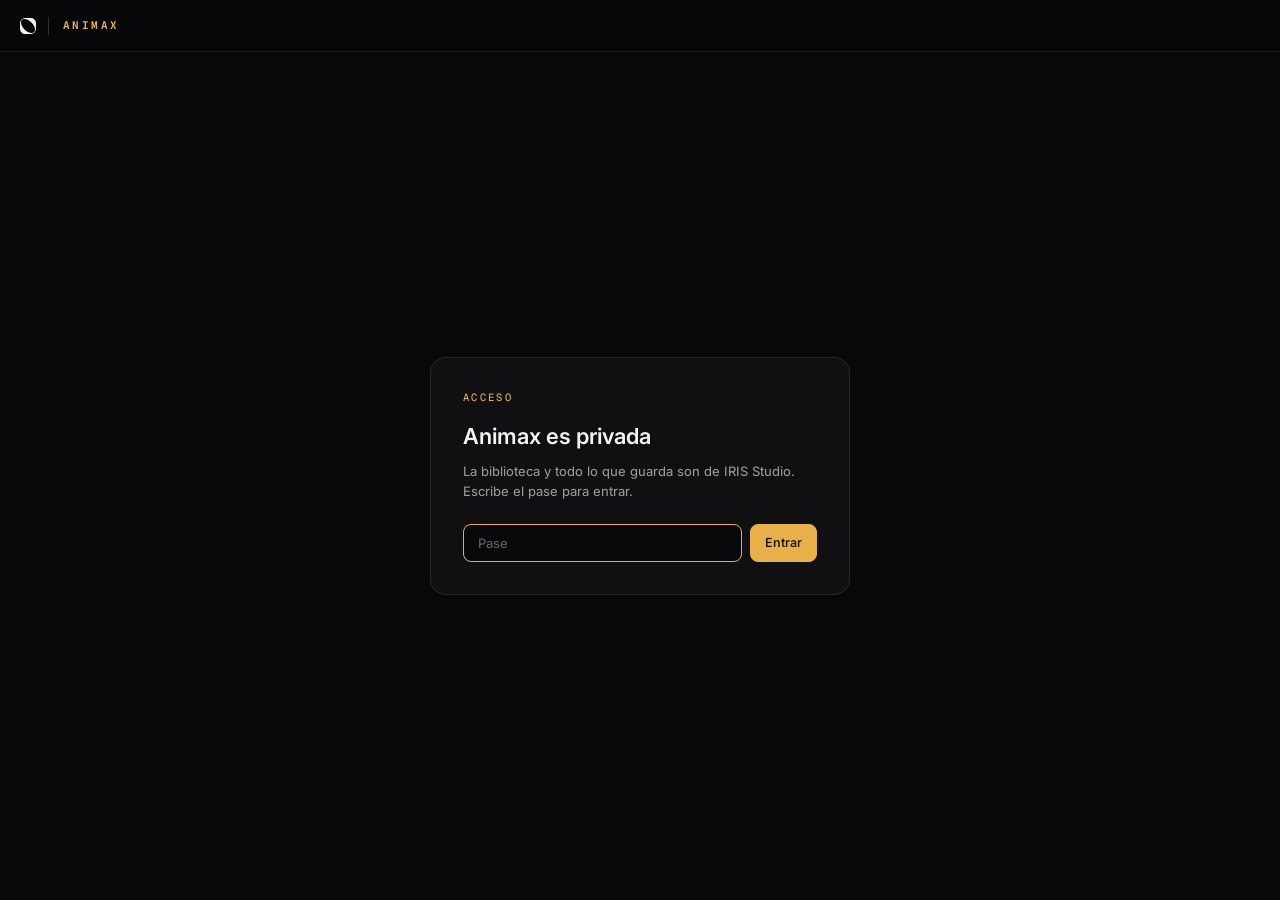
==== commit aeb913c2: "El contenido pasa a R2 detras de un pase; worker propio El repo es publico, asi que el contenido con" ====
--- a/index.html
+++ b/index.html
@@ -12,7 +12,7 @@
 <link href="https://fonts.googleapis.com/css2?family=Inter:wght@400..700&family=Geist+Mono:wght@400;500;600&display=swap" rel="stylesheet">
 <link rel="stylesheet" href="animax.css">
 </head>
-<body>
+<body data-dentro="no">
 
 <header class="barra">
   <!-- Mismo patron que MOOVIN: la marca de IRIS lleva al estudio, y la etiqueta
@@ -35,7 +35,10 @@
   </div>
 
   <output class="barra__cuenta" id="cuenta" for="q"></output>
+  <button class="salir" id="salir" type="button" title="Salir de la biblioteca">Salir</button>
 </header>
+
+<div class="puerta" id="puerta" hidden></div>
 
 <nav class="secciones" id="secciones" aria-label="Secciones"></nav>
 <nav class="grupos" id="grupos" aria-label="Grupos de la seccion"></nav>
--- a/animax.css
+++ b/animax.css
@@ -458,3 +458,70 @@
   *, *::before, *::after{ transition-duration: .01ms !important; animation-duration: .01ms !important; }
   .ventana:hover{ transform: none; }
 }
+
+/* ---------- la puerta ---------- */
+
+/* Mientras no se ha entrado, la biblioteca ni se dibuja. */
+body:not([data-dentro="si"]) .secciones,
+body:not([data-dentro="si"]) .grupos,
+body:not([data-dentro="si"]) main,
+body:not([data-dentro="si"]) .pie,
+body:not([data-dentro="si"]) .buscador,
+body:not([data-dentro="si"]) .barra__cuenta,
+body:not([data-dentro="si"]) .salir{ display: none; }
+
+.salir{
+  margin-left: 14px;
+  padding: 5px 11px;
+  font-family: var(--mono); font-size: 10.5px;
+  letter-spacing: .06em;
+  color: var(--dim);
+  border: 1px solid var(--line);
+  border-radius: var(--r-full);
+  transition: color var(--dur-1) var(--ease), border-color var(--dur-1) var(--ease);
+}
+.salir:hover{ color: var(--text); border-color: var(--line-2); }
+
+.puerta{
+  display: grid; place-items: center;
+  min-height: calc(100vh - var(--barra-h));
+  padding: calc(var(--u) * 4) calc(var(--u) * 2.5);
+}
+.puerta[hidden]{ display: none; }
+
+.puerta__caja{
+  width: min(420px, 100%);
+  padding: calc(var(--u) * 4);
+  background: var(--surface);
+  border: 1px solid var(--line);
+  border-radius: var(--r-l);
+}
+
+.puerta__ojo{
+  font-family: var(--mono); font-size: 10.5px;
+  letter-spacing: .22em; text-transform: uppercase;
+  color: var(--accent);
+  margin-bottom: 14px;
+}
+.puerta__t{ font-size: 22px; font-weight: 600; margin-bottom: 8px; }
+.puerta__c{ font-size: 13px; line-height: 1.6; color: var(--muted); margin-bottom: 22px; }
+
+.puerta__form{ display: flex; gap: var(--u); }
+.puerta__campo{
+  flex: 1 1 auto; min-width: 0;
+  height: 38px; padding: 0 14px;
+  font-size: 13px;
+  color: var(--text);
+  background: var(--bg);
+  border: 1px solid var(--line-2);
+  border-radius: var(--r-s);
+}
+.puerta__campo::placeholder{ color: var(--dim); }
+.puerta__campo:focus{ outline: none; border-color: var(--accent); }
+
+.puerta__err{
+  margin-top: 14px;
+  font-size: 12.5px;
+  color: #e5948a;
+}
+.puerta__err[hidden]{ display: none; }
